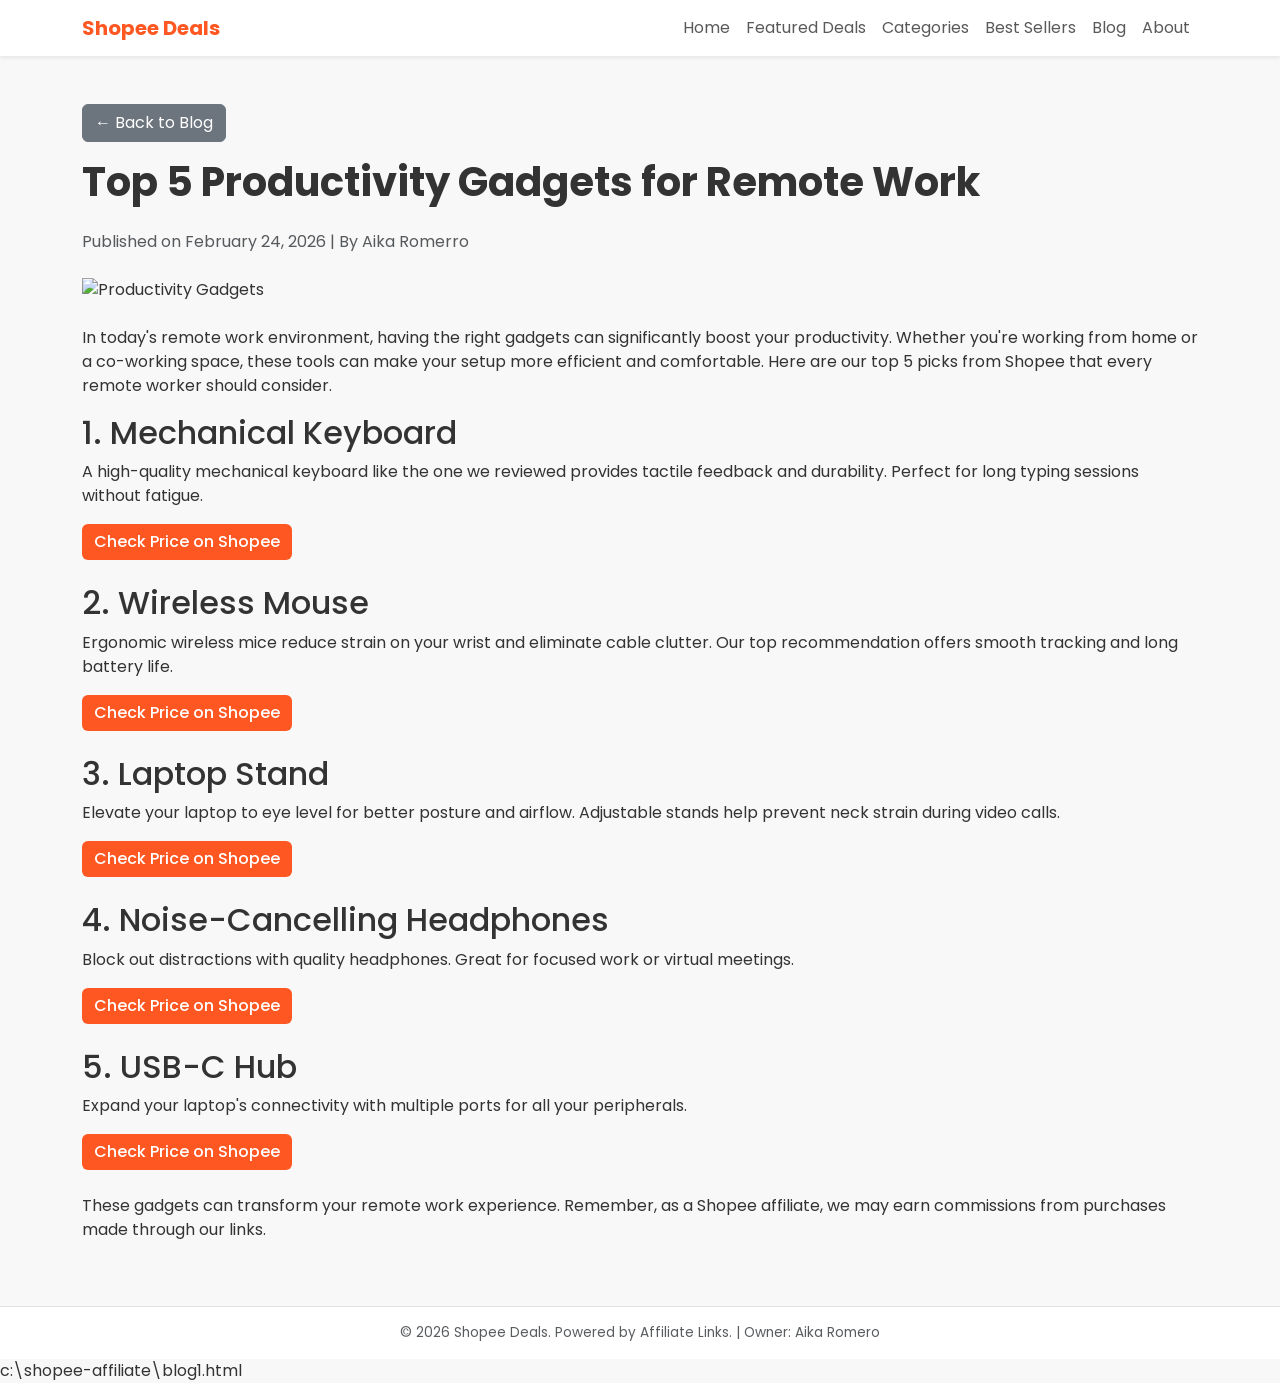
==== blog1.html @ 51aa2e1f "Update site: SEO, blog pages, category filter, hero image, lazy-loading, sticky navbar" ====
<!DOCTYPE html>
<html lang="en">
<head>
  <meta charset="UTF-8">
  <meta name="viewport" content="width=device-width, initial-scale=1.0">
  <title>Top 5 Productivity Gadgets for Remote Work | Shopee Deals</title>

  <!-- Basic SEO -->
  <meta name="description" content="Boost your remote work productivity with our top 5 gadget picks from Shopee. Reviews and recommendations for keyboards, mice, and more.">
  <meta name="keywords" content="productivity gadgets, remote work, mechanical keyboard, wireless mouse, Shopee deals">
  <meta name="author" content="Aika Romerro">
  <meta name="robots" content="index, follow">

  <!-- Open Graph -->
  <meta property="og:title" content="Top 5 Productivity Gadgets for Remote Work">
  <meta property="og:description" content="Boost your remote work productivity with our top 5 gadget picks from Shopee.">
  <meta property="og:type" content="article">
  <meta property="og:image" content="https://via.placeholder.com/600x400.png?text=Productivity+Gadgets">

  <!-- Bootstrap & Fonts -->
  <link href="https://cdn.jsdelivr.net/npm/bootstrap@5.3.0/dist/css/bootstrap.min.css" rel="stylesheet">
  <link href="https://fonts.googleapis.com/css2?family=Poppins:wght@400;600&display=swap" rel="stylesheet">
  <link rel="stylesheet" href="style.css">
</head>
<body>
  <!-- Navbar -->
  <nav class="navbar navbar-expand-lg navbar-light bg-white shadow-sm">
    <div class="container">
      <a class="navbar-brand text-orange fw-bold" href="index.html">Shopee Deals</a>
      <button class="navbar-toggler" type="button" data-bs-toggle="collapse" data-bs-target="#navbarNav" aria-controls="navbarNav" aria-expanded="false" aria-label="Toggle navigation">
        <span class="navbar-toggler-icon"></span>
      </button>
      <div class="collapse navbar-collapse" id="navbarNav">
        <ul class="navbar-nav ms-auto">
          <li class="nav-item">
            <a class="nav-link" href="index.html#hero">Home</a>
          </li>
          <li class="nav-item">
            <a class="nav-link" href="index.html#featured-deals">Featured Deals</a>
          </li>
          <li class="nav-item">
            <a class="nav-link" href="index.html#categories">Categories</a>
          </li>
          <li class="nav-item">
            <a class="nav-link" href="index.html#best-sellers">Best Sellers</a>
          </li>
          <li class="nav-item">
            <a class="nav-link" href="index.html#blog">Blog</a>
          </li>
          <li class="nav-item">
            <a class="nav-link" href="index.html#about">About</a>
          </li>
        </ul>
      </div>
    </div>
  </nav>

  <!-- Blog Post Content -->
  <section class="container py-5">
    <a href="index.html#blog" class="btn btn-secondary mb-3">&larr; Back to Blog</a>
    <h1 class="fw-bold mb-4">Top 5 Productivity Gadgets for Remote Work</h1>
    <p class="text-muted mb-4">Published on February 24, 2026 | By Aika Romerro</p>
    <img src="https://via.placeholder.com/800x400.png?text=Productivity+Gadgets" alt="Productivity Gadgets" class="img-fluid mb-4" loading="lazy">
    <p>In today's remote work environment, having the right gadgets can significantly boost your productivity. Whether you're working from home or a co-working space, these tools can make your setup more efficient and comfortable. Here are our top 5 picks from Shopee that every remote worker should consider.</p>

    <h2>1. Mechanical Keyboard</h2>
    <p>A high-quality mechanical keyboard like the one we reviewed provides tactile feedback and durability. Perfect for long typing sessions without fatigue.</p>
    <a href="#" class="btn btn-orange mb-4">Check Price on Shopee</a>

    <h2>2. Wireless Mouse</h2>
    <p>Ergonomic wireless mice reduce strain on your wrist and eliminate cable clutter. Our top recommendation offers smooth tracking and long battery life.</p>
    <a href="#" class="btn btn-orange mb-4">Check Price on Shopee</a>

    <h2>3. Laptop Stand</h2>
    <p>Elevate your laptop to eye level for better posture and airflow. Adjustable stands help prevent neck strain during video calls.</p>
    <a href="#" class="btn btn-orange mb-4">Check Price on Shopee</a>

    <h2>4. Noise-Cancelling Headphones</h2>
    <p>Block out distractions with quality headphones. Great for focused work or virtual meetings.</p>
    <a href="#" class="btn btn-orange mb-4">Check Price on Shopee</a>

    <h2>5. USB-C Hub</h2>
    <p>Expand your laptop's connectivity with multiple ports for all your peripherals.</p>
    <a href="#" class="btn btn-orange mb-4">Check Price on Shopee</a>

    <p>These gadgets can transform your remote work experience. Remember, as a Shopee affiliate, we may earn commissions from purchases made through our links.</p>
  </section>

  <!-- Footer -->
  <footer class="bg-white text-center py-3 border-top">
    <p class="mb-0 text-muted">&copy; 2026 Shopee Deals. Powered by Affiliate Links. | Owner: Aika Romero</p>
  </footer>

  <!-- Bootstrap JS -->
  <script src="https://cdn.jsdelivr.net/npm/bootstrap@5.3.0/dist/js/bootstrap.bundle.min.js"></script>
</body>
</html></content>
<parameter name="filePath">c:\shopee-affiliate\blog1.html
---- style.css ----
body {
  font-family: 'Poppins', sans-serif;
  background-color: #f8f8f8;
  color: #333;
}

.navbar .text-orange {
  color: #ff5722 !important;
}

.card-title {
  font-weight: 600;
  font-size: 1rem;
  margin-bottom: 0.5rem;
}

.card-text {
  font-size: 0.85rem;
  color: #555;
}

.btn-orange {
  background-color: #ff5722;
  border: none;
  color: white;
  font-weight: 500;
  transition: transform 0.2s, background-color 0.2s;
}

.btn-orange:hover {
  background-color: #e64a19;
  transform: translateY(-2px);
}

footer {
  font-size: 0.85rem;
  color: #888;
}

.hover-scale {
  transition: transform 0.2s, box-shadow 0.2s;
}

.hover-scale:hover {
  transform: translateY(-5px);
  box-shadow: 0 8px 20px rgba(0,0,0,0.1);
}

/* Smaller product images */
.card-img-top {
  height: 120px;
  object-fit: contain;
}

.card-body {
  padding: 0.5rem;
}

/* Categories Section */
section.bg-light .p-3 {
  transition: transform 0.2s, box-shadow 0.2s;
}
section.bg-light .p-3:hover {
  transform: translateY(-5px);
  box-shadow: 0 6px 15px rgba(0,0,0,0.1);
}
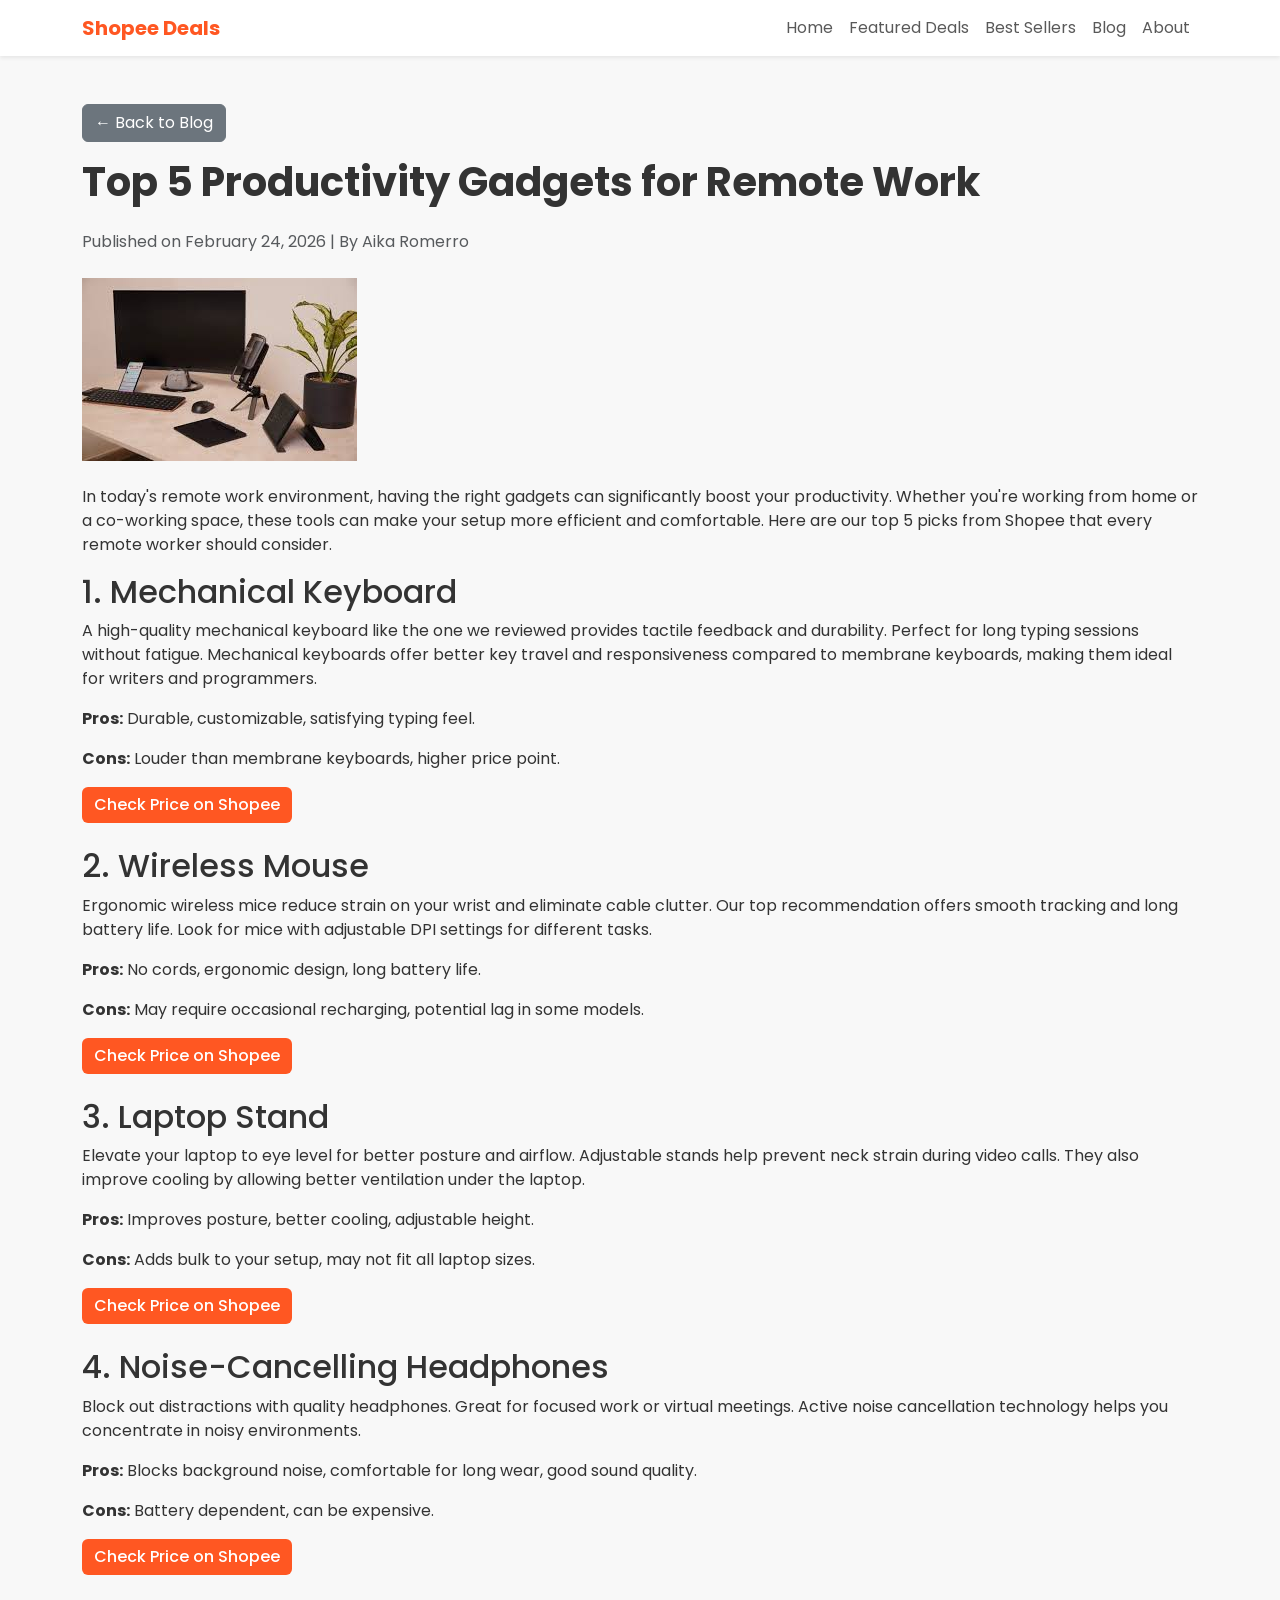
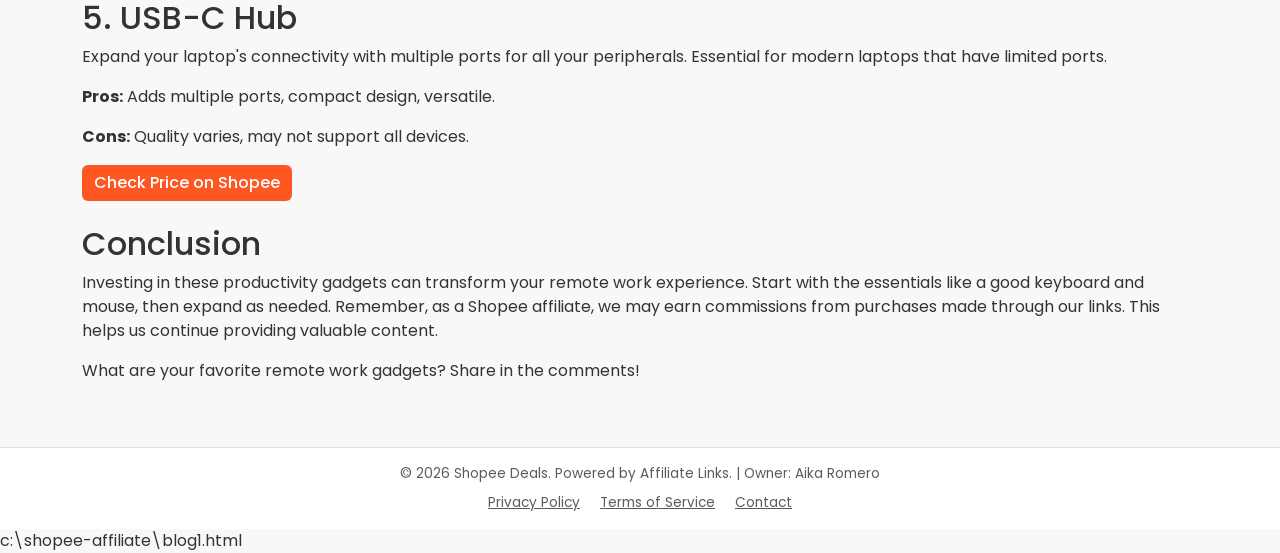
==== commit edc22171: "Goods shopee" ====
--- a/blog1.html
+++ b/blog1.html
@@ -39,9 +39,6 @@
             <a class="nav-link" href="index.html#featured-deals">Featured Deals</a>
           </li>
           <li class="nav-item">
-            <a class="nav-link" href="index.html#categories">Categories</a>
-          </li>
-          <li class="nav-item">
             <a class="nav-link" href="index.html#best-sellers">Best Sellers</a>
           </li>
           <li class="nav-item">
@@ -60,35 +57,52 @@
     <a href="index.html#blog" class="btn btn-secondary mb-3">&larr; Back to Blog</a>
     <h1 class="fw-bold mb-4">Top 5 Productivity Gadgets for Remote Work</h1>
     <p class="text-muted mb-4">Published on February 24, 2026 | By Aika Romerro</p>
-    <img src="https://via.placeholder.com/800x400.png?text=Productivity+Gadgets" alt="Productivity Gadgets" class="img-fluid mb-4" loading="lazy">
+    <img src="assets/images/top5.jpg" alt="Productivity Gadgets" class="img-fluid mb-4" loading="lazy">
     <p>In today's remote work environment, having the right gadgets can significantly boost your productivity. Whether you're working from home or a co-working space, these tools can make your setup more efficient and comfortable. Here are our top 5 picks from Shopee that every remote worker should consider.</p>
 
     <h2>1. Mechanical Keyboard</h2>
-    <p>A high-quality mechanical keyboard like the one we reviewed provides tactile feedback and durability. Perfect for long typing sessions without fatigue.</p>
+    <p>A high-quality mechanical keyboard like the one we reviewed provides tactile feedback and durability. Perfect for long typing sessions without fatigue. Mechanical keyboards offer better key travel and responsiveness compared to membrane keyboards, making them ideal for writers and programmers.</p>
+    <p><strong>Pros:</strong> Durable, customizable, satisfying typing feel.</p>
+    <p><strong>Cons:</strong> Louder than membrane keyboards, higher price point.</p>
     <a href="#" class="btn btn-orange mb-4">Check Price on Shopee</a>
 
     <h2>2. Wireless Mouse</h2>
-    <p>Ergonomic wireless mice reduce strain on your wrist and eliminate cable clutter. Our top recommendation offers smooth tracking and long battery life.</p>
+    <p>Ergonomic wireless mice reduce strain on your wrist and eliminate cable clutter. Our top recommendation offers smooth tracking and long battery life. Look for mice with adjustable DPI settings for different tasks.</p>
+    <p><strong>Pros:</strong> No cords, ergonomic design, long battery life.</p>
+    <p><strong>Cons:</strong> May require occasional recharging, potential lag in some models.</p>
     <a href="#" class="btn btn-orange mb-4">Check Price on Shopee</a>
 
     <h2>3. Laptop Stand</h2>
-    <p>Elevate your laptop to eye level for better posture and airflow. Adjustable stands help prevent neck strain during video calls.</p>
+    <p>Elevate your laptop to eye level for better posture and airflow. Adjustable stands help prevent neck strain during video calls. They also improve cooling by allowing better ventilation under the laptop.</p>
+    <p><strong>Pros:</strong> Improves posture, better cooling, adjustable height.</p>
+    <p><strong>Cons:</strong> Adds bulk to your setup, may not fit all laptop sizes.</p>
     <a href="#" class="btn btn-orange mb-4">Check Price on Shopee</a>
 
     <h2>4. Noise-Cancelling Headphones</h2>
-    <p>Block out distractions with quality headphones. Great for focused work or virtual meetings.</p>
+    <p>Block out distractions with quality headphones. Great for focused work or virtual meetings. Active noise cancellation technology helps you concentrate in noisy environments.</p>
+    <p><strong>Pros:</strong> Blocks background noise, comfortable for long wear, good sound quality.</p>
+    <p><strong>Cons:</strong> Battery dependent, can be expensive.</p>
     <a href="#" class="btn btn-orange mb-4">Check Price on Shopee</a>
 
     <h2>5. USB-C Hub</h2>
-    <p>Expand your laptop's connectivity with multiple ports for all your peripherals.</p>
+    <p>Expand your laptop's connectivity with multiple ports for all your peripherals. Essential for modern laptops that have limited ports.</p>
+    <p><strong>Pros:</strong> Adds multiple ports, compact design, versatile.</p>
+    <p><strong>Cons:</strong> Quality varies, may not support all devices.</p>
     <a href="#" class="btn btn-orange mb-4">Check Price on Shopee</a>
 
-    <p>These gadgets can transform your remote work experience. Remember, as a Shopee affiliate, we may earn commissions from purchases made through our links.</p>
+    <h2>Conclusion</h2>
+    <p>Investing in these productivity gadgets can transform your remote work experience. Start with the essentials like a good keyboard and mouse, then expand as needed. Remember, as a Shopee affiliate, we may earn commissions from purchases made through our links. This helps us continue providing valuable content.</p>
+    <p>What are your favorite remote work gadgets? Share in the comments!</p>
   </section>
 
   <!-- Footer -->
   <footer class="bg-white text-center py-3 border-top">
-    <p class="mb-0 text-muted">&copy; 2026 Shopee Deals. Powered by Affiliate Links. | Owner: Aika Romero</p>
+    <p class="mb-2 text-muted">&copy; 2026 Shopee Deals. Powered by Affiliate Links. | Owner: Aika Romero</p>
+    <p class="mb-0">
+      <a href="privacy-policy.html" class="text-muted me-3">Privacy Policy</a>
+      <a href="terms-of-service.html" class="text-muted me-3">Terms of Service</a>
+      <a href="contact.html" class="text-muted">Contact</a>
+    </p>
   </footer>
 
   <!-- Bootstrap JS -->
--- a/style.css
+++ b/style.css
@@ -1,66 +1,70 @@
-body {
-  font-family: 'Poppins', sans-serif;
-  background-color: #f8f8f8;
-  color: #333;
-}
-
-.navbar .text-orange {
-  color: #ff5722 !important;
-}
-
-.card-title {
-  font-weight: 600;
-  font-size: 1rem;
-  margin-bottom: 0.5rem;
-}
-
-.card-text {
-  font-size: 0.85rem;
-  color: #555;
-}
-
-.btn-orange {
-  background-color: #ff5722;
-  border: none;
-  color: white;
-  font-weight: 500;
-  transition: transform 0.2s, background-color 0.2s;
-}
-
-.btn-orange:hover {
-  background-color: #e64a19;
-  transform: translateY(-2px);
-}
-
-footer {
-  font-size: 0.85rem;
-  color: #888;
-}
-
-.hover-scale {
-  transition: transform 0.2s, box-shadow 0.2s;
-}
-
-.hover-scale:hover {
-  transform: translateY(-5px);
-  box-shadow: 0 8px 20px rgba(0,0,0,0.1);
-}
-
-/* Smaller product images */
-.card-img-top {
-  height: 120px;
-  object-fit: contain;
-}
-
-.card-body {
-  padding: 0.5rem;
-}
-
-/* Categories Section */
-section.bg-light .p-3 {
-  transition: transform 0.2s, box-shadow 0.2s;
-}
-section.bg-light .p-3:hover {
-  transform: translateY(-5px);
-  box-shadow: 0 6px 15px rgba(0,0,0,0.1);
+body {
+  font-family: 'Poppins', sans-serif;
+  background-color: #f8f8f8;
+  color: #333;
+}
+
+.navbar .text-orange {
+  color: #ff5722 !important;
+}
+
+.card-title {
+  font-weight: 600;
+  font-size: 1rem;
+  margin-bottom: 0.5rem;
+}
+
+.card-text {
+  font-size: 0.85rem;
+  color: #555;
+}
+
+.btn-orange {
+  background-color: #ff5722;
+  border: none;
+  color: white;
+  font-weight: 500;
+  transition: transform 0.2s, background-color 0.2s;
+}
+
+.btn-orange:hover {
+  background-color: #e64a19;
+  transform: translateY(-2px);
+}
+
+footer {
+  font-size: 0.85rem;
+  color: #888;
+}
+
+.hover-scale {
+  transition: transform 0.2s, box-shadow 0.2s;
+}
+
+.hover-scale:hover {
+  transform: translateY(-5px);
+  box-shadow: 0 8px 20px rgba(0,0,0,0.1);
+}
+
+/* Smaller product images */
+.card-img-top {
+  height: 120px;
+  object-fit: contain;
+}
+
+.card-body {
+  padding: 0.5rem;
+}
+
+/* Categories Section */
+.category-item.active {
+  background-color: #ff5722 !important;
+  color: white !important;
+}
+
+/* Navbar Highlighting */
+.navbar-nav .nav-link.active {
+  background-color: #ff5722 !important;
+  color: white !important;
+  border-radius: 0.25rem;
 }
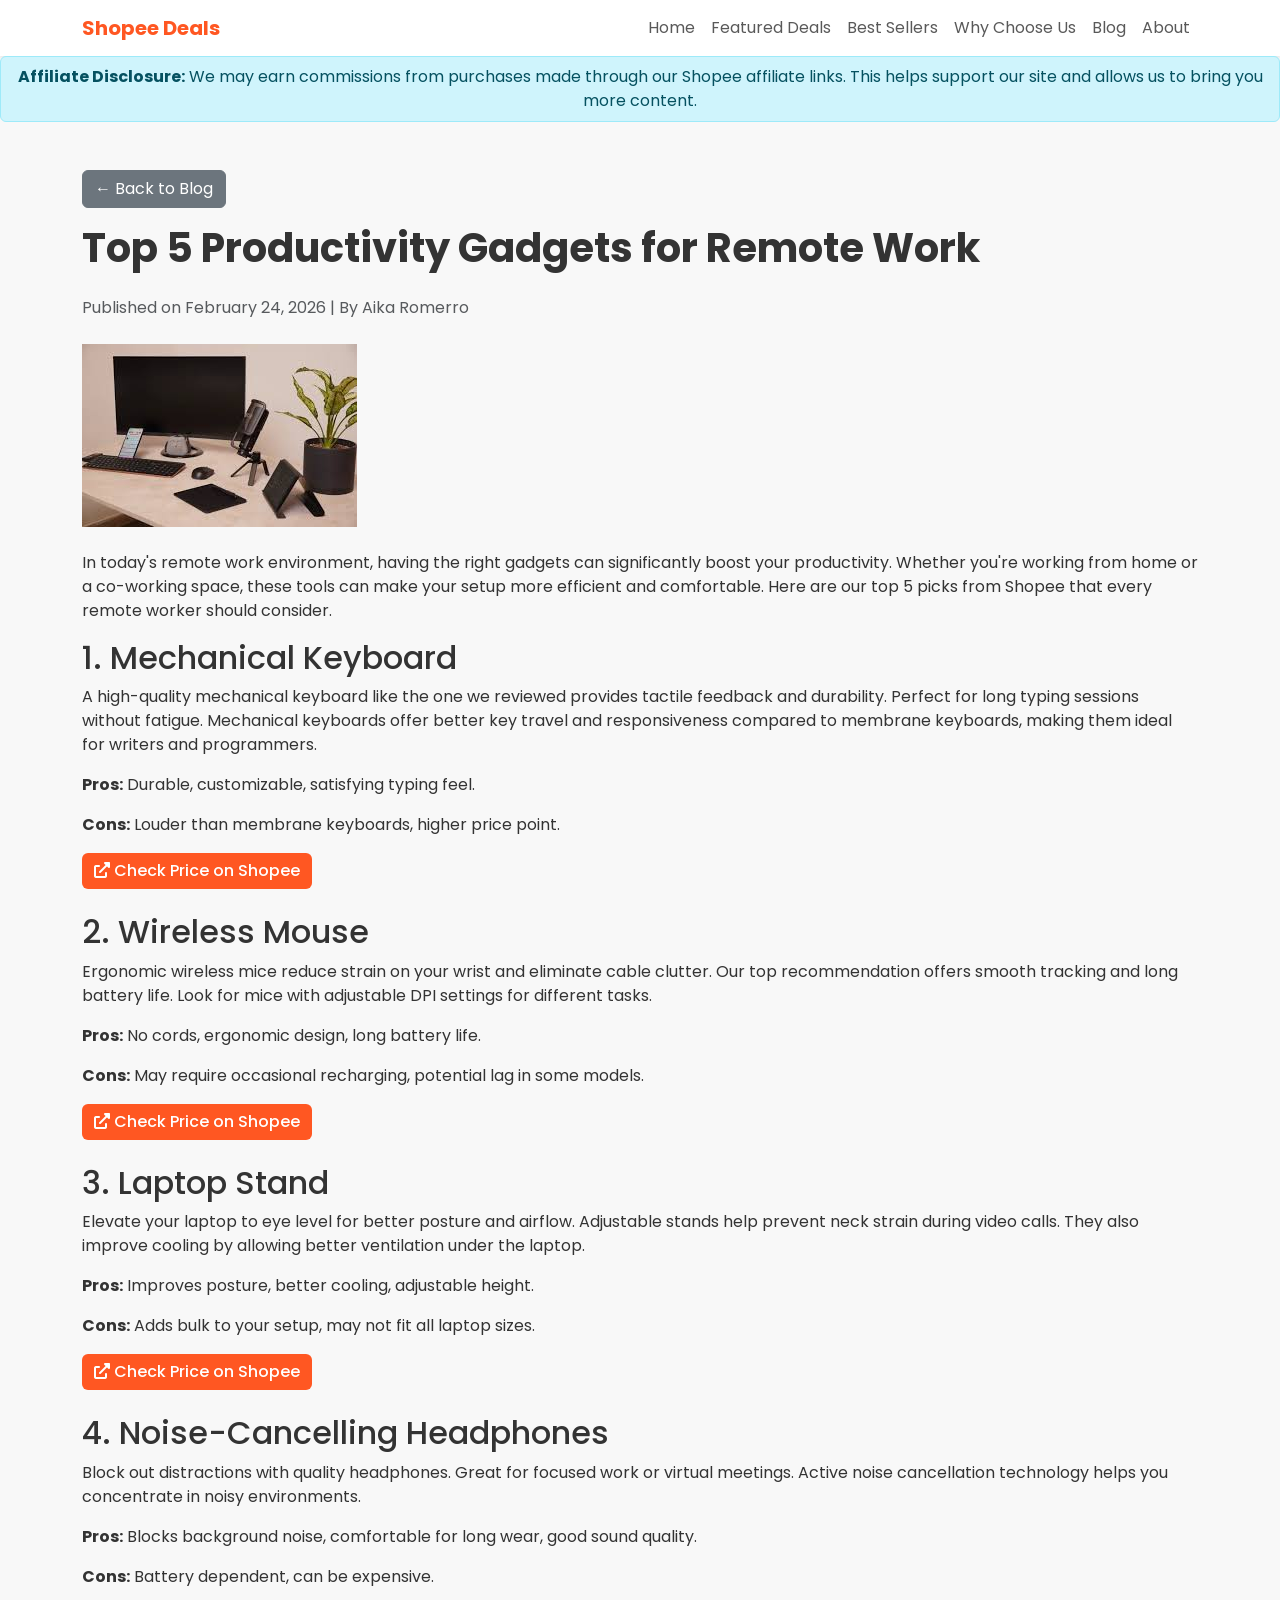
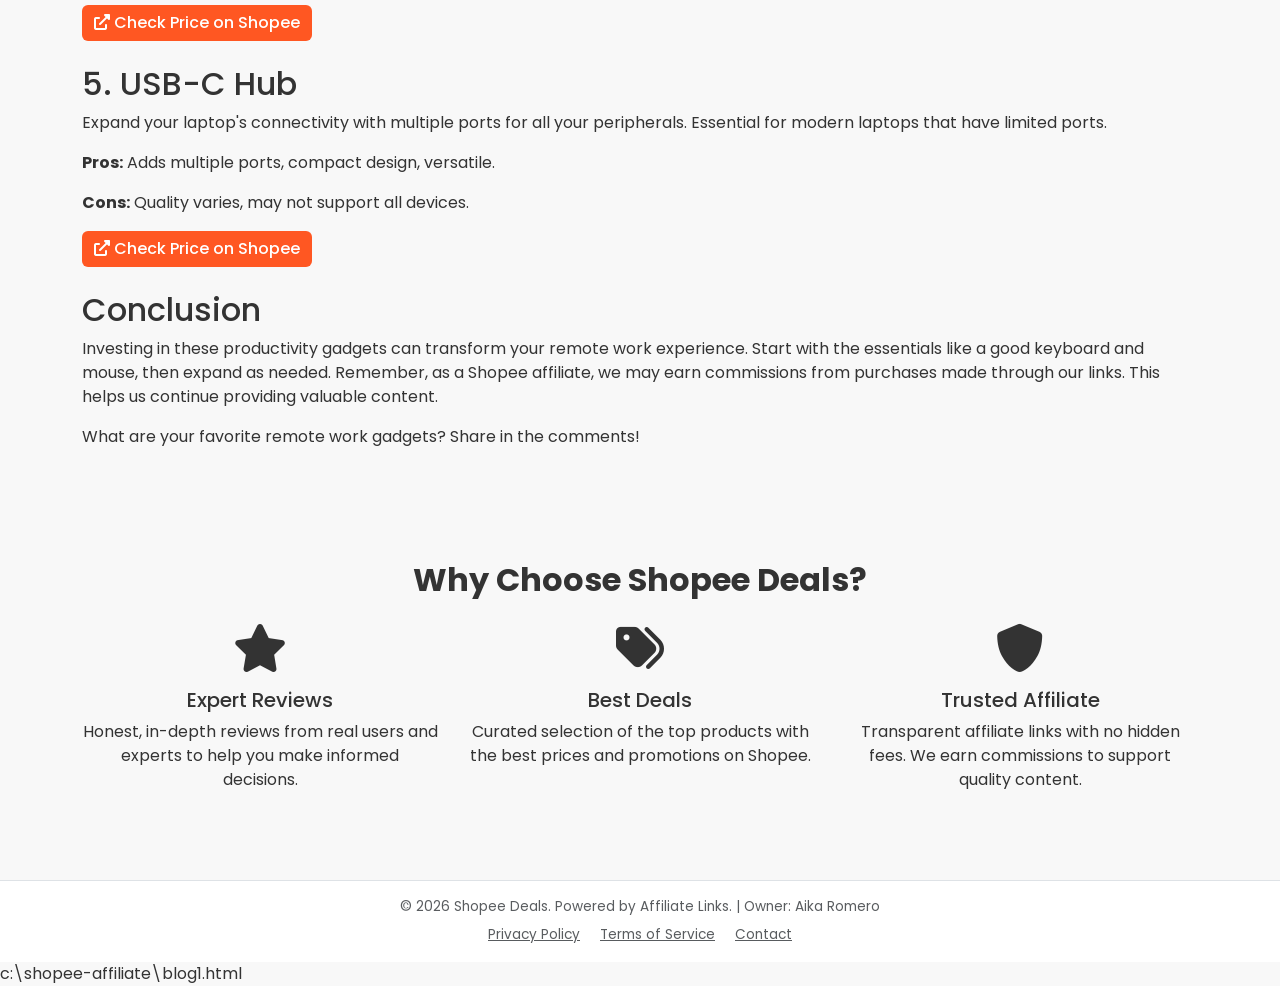
==== commit 6f98f74f: "Last?" ====
--- a/blog1.html
+++ b/blog1.html
@@ -20,6 +20,7 @@
   <!-- Bootstrap & Fonts -->
   <link href="https://cdn.jsdelivr.net/npm/bootstrap@5.3.0/dist/css/bootstrap.min.css" rel="stylesheet">
   <link href="https://fonts.googleapis.com/css2?family=Poppins:wght@400;600&display=swap" rel="stylesheet">
+  <link rel="stylesheet" href="https://cdnjs.cloudflare.com/ajax/libs/font-awesome/6.0.0/css/all.min.css">
   <link rel="stylesheet" href="style.css">
 </head>
 <body>
@@ -42,6 +43,9 @@
             <a class="nav-link" href="index.html#best-sellers">Best Sellers</a>
           </li>
           <li class="nav-item">
+            <a class="nav-link" href="index.html#why-choose-us">Why Choose Us</a>
+          </li>
+          <li class="nav-item">
             <a class="nav-link" href="index.html#blog">Blog</a>
           </li>
           <li class="nav-item">
@@ -51,6 +55,11 @@
       </div>
     </div>
   </nav>
+
+  <!-- Affiliate Disclosure Banner -->
+  <div class="alert alert-info text-center py-2 mb-0" role="alert">
+    <strong>Affiliate Disclosure:</strong> We may earn commissions from purchases made through our Shopee affiliate links. This helps support our site and allows us to bring you more content.
+  </div>
 
   <!-- Blog Post Content -->
   <section class="container py-5">
@@ -64,35 +73,57 @@
     <p>A high-quality mechanical keyboard like the one we reviewed provides tactile feedback and durability. Perfect for long typing sessions without fatigue. Mechanical keyboards offer better key travel and responsiveness compared to membrane keyboards, making them ideal for writers and programmers.</p>
     <p><strong>Pros:</strong> Durable, customizable, satisfying typing feel.</p>
     <p><strong>Cons:</strong> Louder than membrane keyboards, higher price point.</p>
-    <a href="#" class="btn btn-orange mb-4">Check Price on Shopee</a>
+    <a href="#" class="btn btn-orange mb-4"><i class="fas fa-external-link-alt me-1"></i>Check Price on Shopee</a>
 
     <h2>2. Wireless Mouse</h2>
     <p>Ergonomic wireless mice reduce strain on your wrist and eliminate cable clutter. Our top recommendation offers smooth tracking and long battery life. Look for mice with adjustable DPI settings for different tasks.</p>
     <p><strong>Pros:</strong> No cords, ergonomic design, long battery life.</p>
     <p><strong>Cons:</strong> May require occasional recharging, potential lag in some models.</p>
-    <a href="#" class="btn btn-orange mb-4">Check Price on Shopee</a>
+    <a href="#" class="btn btn-orange mb-4"><i class="fas fa-external-link-alt me-1"></i>Check Price on Shopee</a>
 
     <h2>3. Laptop Stand</h2>
     <p>Elevate your laptop to eye level for better posture and airflow. Adjustable stands help prevent neck strain during video calls. They also improve cooling by allowing better ventilation under the laptop.</p>
     <p><strong>Pros:</strong> Improves posture, better cooling, adjustable height.</p>
     <p><strong>Cons:</strong> Adds bulk to your setup, may not fit all laptop sizes.</p>
-    <a href="#" class="btn btn-orange mb-4">Check Price on Shopee</a>
+    <a href="#" class="btn btn-orange mb-4"><i class="fas fa-external-link-alt me-1"></i>Check Price on Shopee</a>
 
     <h2>4. Noise-Cancelling Headphones</h2>
     <p>Block out distractions with quality headphones. Great for focused work or virtual meetings. Active noise cancellation technology helps you concentrate in noisy environments.</p>
     <p><strong>Pros:</strong> Blocks background noise, comfortable for long wear, good sound quality.</p>
     <p><strong>Cons:</strong> Battery dependent, can be expensive.</p>
-    <a href="#" class="btn btn-orange mb-4">Check Price on Shopee</a>
+    <a href="#" class="btn btn-orange mb-4"><i class="fas fa-external-link-alt me-1"></i>Check Price on Shopee</a>
 
     <h2>5. USB-C Hub</h2>
     <p>Expand your laptop's connectivity with multiple ports for all your peripherals. Essential for modern laptops that have limited ports.</p>
     <p><strong>Pros:</strong> Adds multiple ports, compact design, versatile.</p>
     <p><strong>Cons:</strong> Quality varies, may not support all devices.</p>
-    <a href="#" class="btn btn-orange mb-4">Check Price on Shopee</a>
+    <a href="#" class="btn btn-orange mb-4"><i class="fas fa-external-link-alt me-1"></i>Check Price on Shopee</a>
 
     <h2>Conclusion</h2>
     <p>Investing in these productivity gadgets can transform your remote work experience. Start with the essentials like a good keyboard and mouse, then expand as needed. Remember, as a Shopee affiliate, we may earn commissions from purchases made through our links. This helps us continue providing valuable content.</p>
     <p>What are your favorite remote work gadgets? Share in the comments!</p>
+  </section>
+
+  <!-- Why Choose Us Section -->
+  <section id="why-choose-us" class="container py-5">
+    <h2 class="fw-bold text-center mb-4">Why Choose Shopee Deals?</h2>
+    <div class="row text-center">
+      <div class="col-md-4 mb-4">
+        <i class="fas fa-star fa-3x text-orange mb-3"></i>
+        <h5>Expert Reviews</h5>
+        <p>Honest, in-depth reviews from real users and experts to help you make informed decisions.</p>
+      </div>
+      <div class="col-md-4 mb-4">
+        <i class="fas fa-tags fa-3x text-orange mb-3"></i>
+        <h5>Best Deals</h5>
+        <p>Curated selection of the top products with the best prices and promotions on Shopee.</p>
+      </div>
+      <div class="col-md-4 mb-4">
+        <i class="fas fa-shield-alt fa-3x text-orange mb-3"></i>
+        <h5>Trusted Affiliate</h5>
+        <p>Transparent affiliate links with no hidden fees. We earn commissions to support quality content.</p>
+      </div>
+    </div>
   </section>
 
   <!-- Footer -->
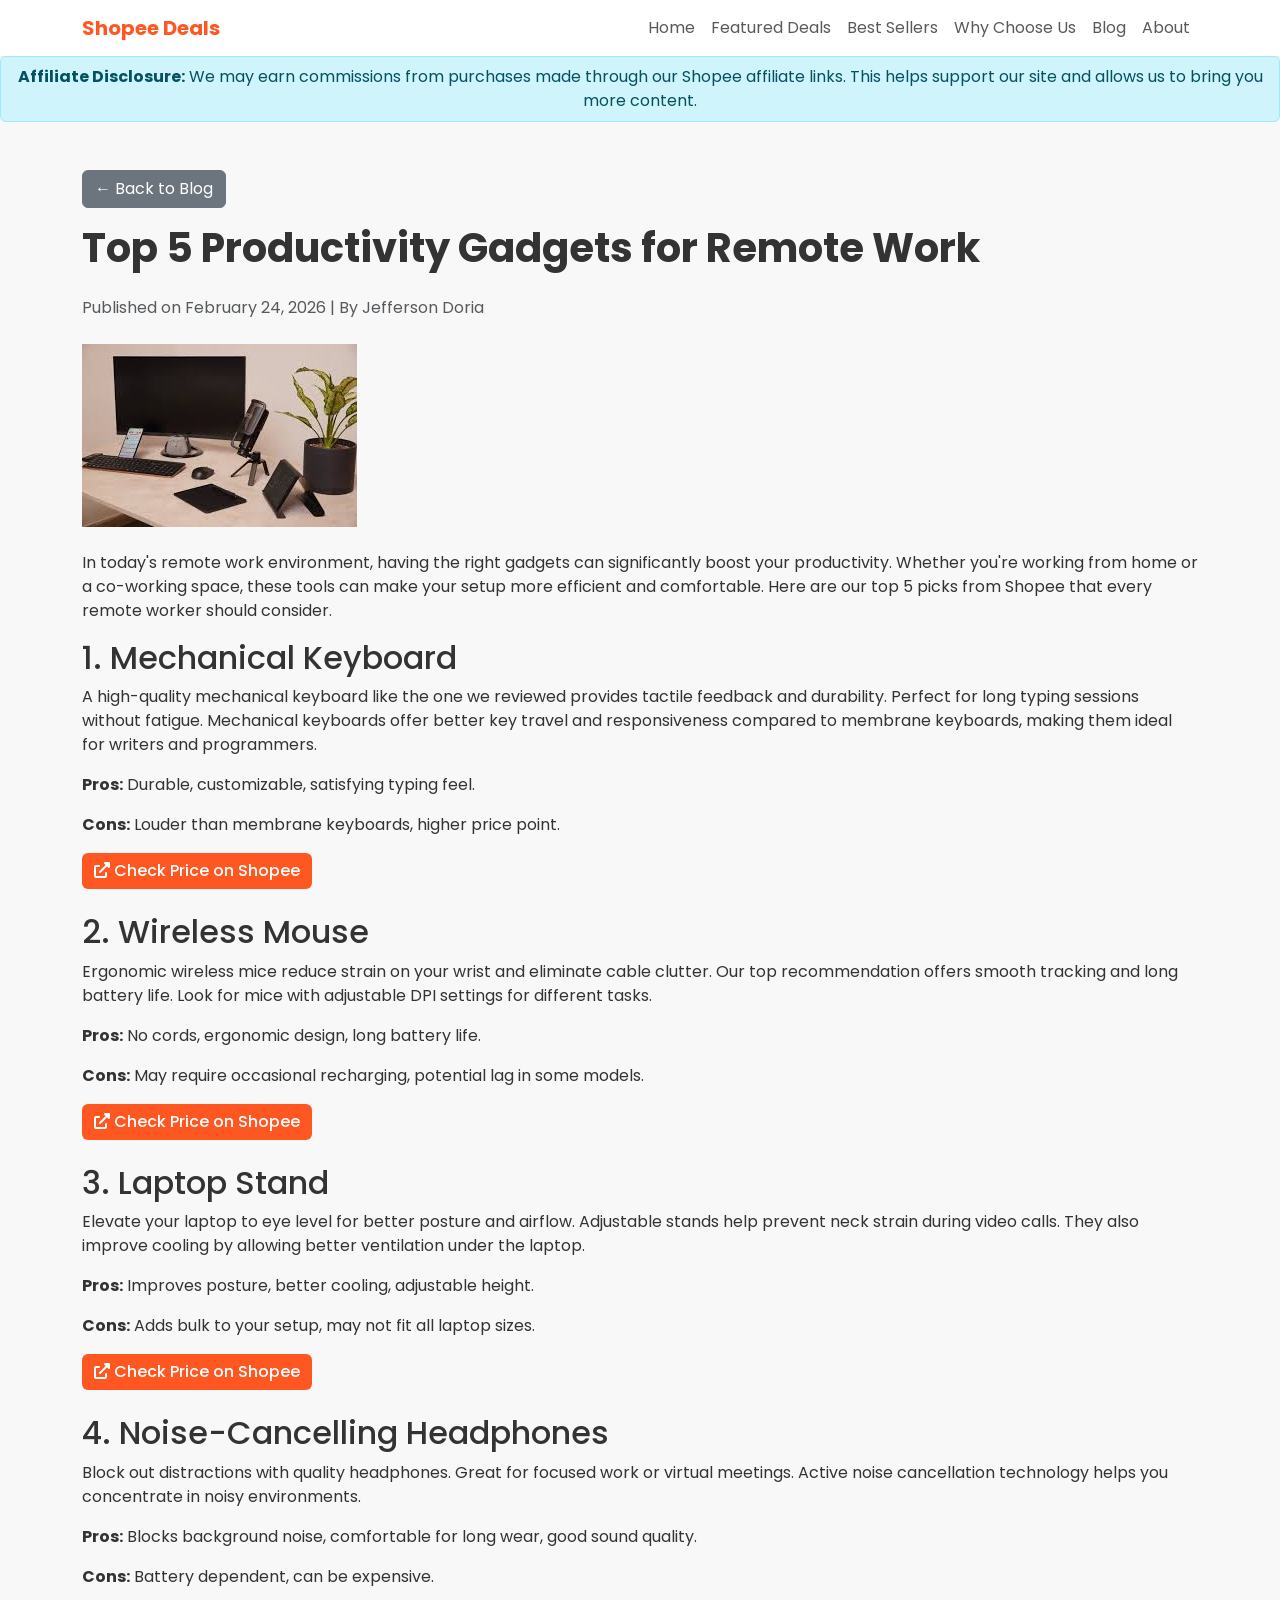
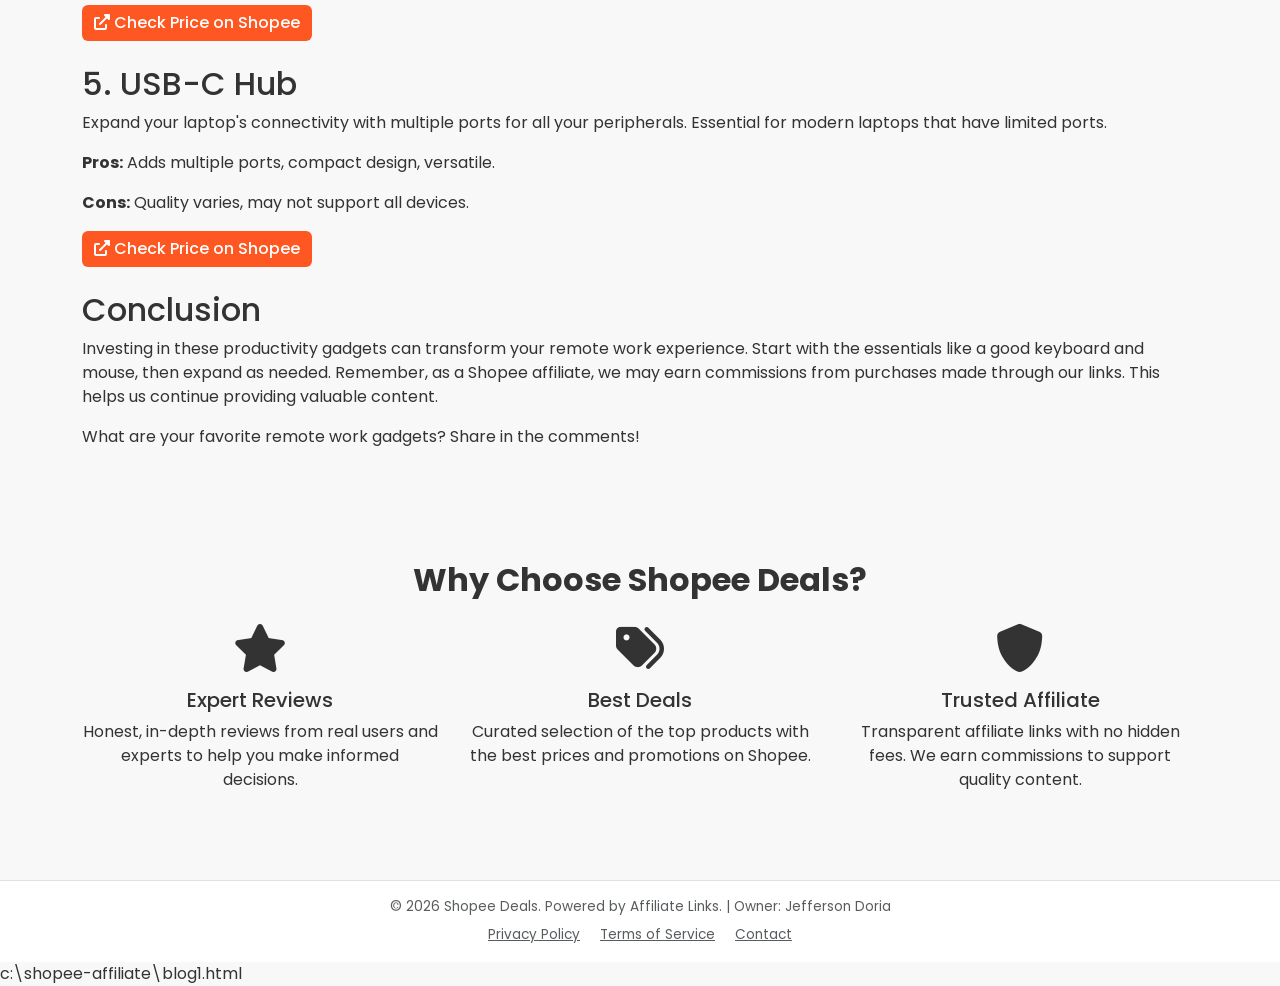
==== commit 4e11bbec: "hays" ====
--- a/blog1.html
+++ b/blog1.html
@@ -8,7 +8,7 @@
   <!-- Basic SEO -->
   <meta name="description" content="Boost your remote work productivity with our top 5 gadget picks from Shopee. Reviews and recommendations for keyboards, mice, and more.">
   <meta name="keywords" content="productivity gadgets, remote work, mechanical keyboard, wireless mouse, Shopee deals">
-  <meta name="author" content="Aika Romerro">
+  <meta name="author" content="Jefferson Doria">
   <meta name="robots" content="index, follow">
 
   <!-- Open Graph -->
@@ -65,7 +65,7 @@
   <section class="container py-5">
     <a href="index.html#blog" class="btn btn-secondary mb-3">&larr; Back to Blog</a>
     <h1 class="fw-bold mb-4">Top 5 Productivity Gadgets for Remote Work</h1>
-    <p class="text-muted mb-4">Published on February 24, 2026 | By Aika Romerro</p>
+    <p class="text-muted mb-4">Published on February 24, 2026 | By Jefferson Doria</p>
     <img src="assets/images/top5.jpg" alt="Productivity Gadgets" class="img-fluid mb-4" loading="lazy">
     <p>In today's remote work environment, having the right gadgets can significantly boost your productivity. Whether you're working from home or a co-working space, these tools can make your setup more efficient and comfortable. Here are our top 5 picks from Shopee that every remote worker should consider.</p>
 
@@ -128,7 +128,7 @@
 
   <!-- Footer -->
   <footer class="bg-white text-center py-3 border-top">
-    <p class="mb-2 text-muted">&copy; 2026 Shopee Deals. Powered by Affiliate Links. | Owner: Aika Romero</p>
+    <p class="mb-2 text-muted">&copy; 2026 Shopee Deals. Powered by Affiliate Links. | Owner: Jefferson Doria</p>
     <p class="mb-0">
       <a href="privacy-policy.html" class="text-muted me-3">Privacy Policy</a>
       <a href="terms-of-service.html" class="text-muted me-3">Terms of Service</a>
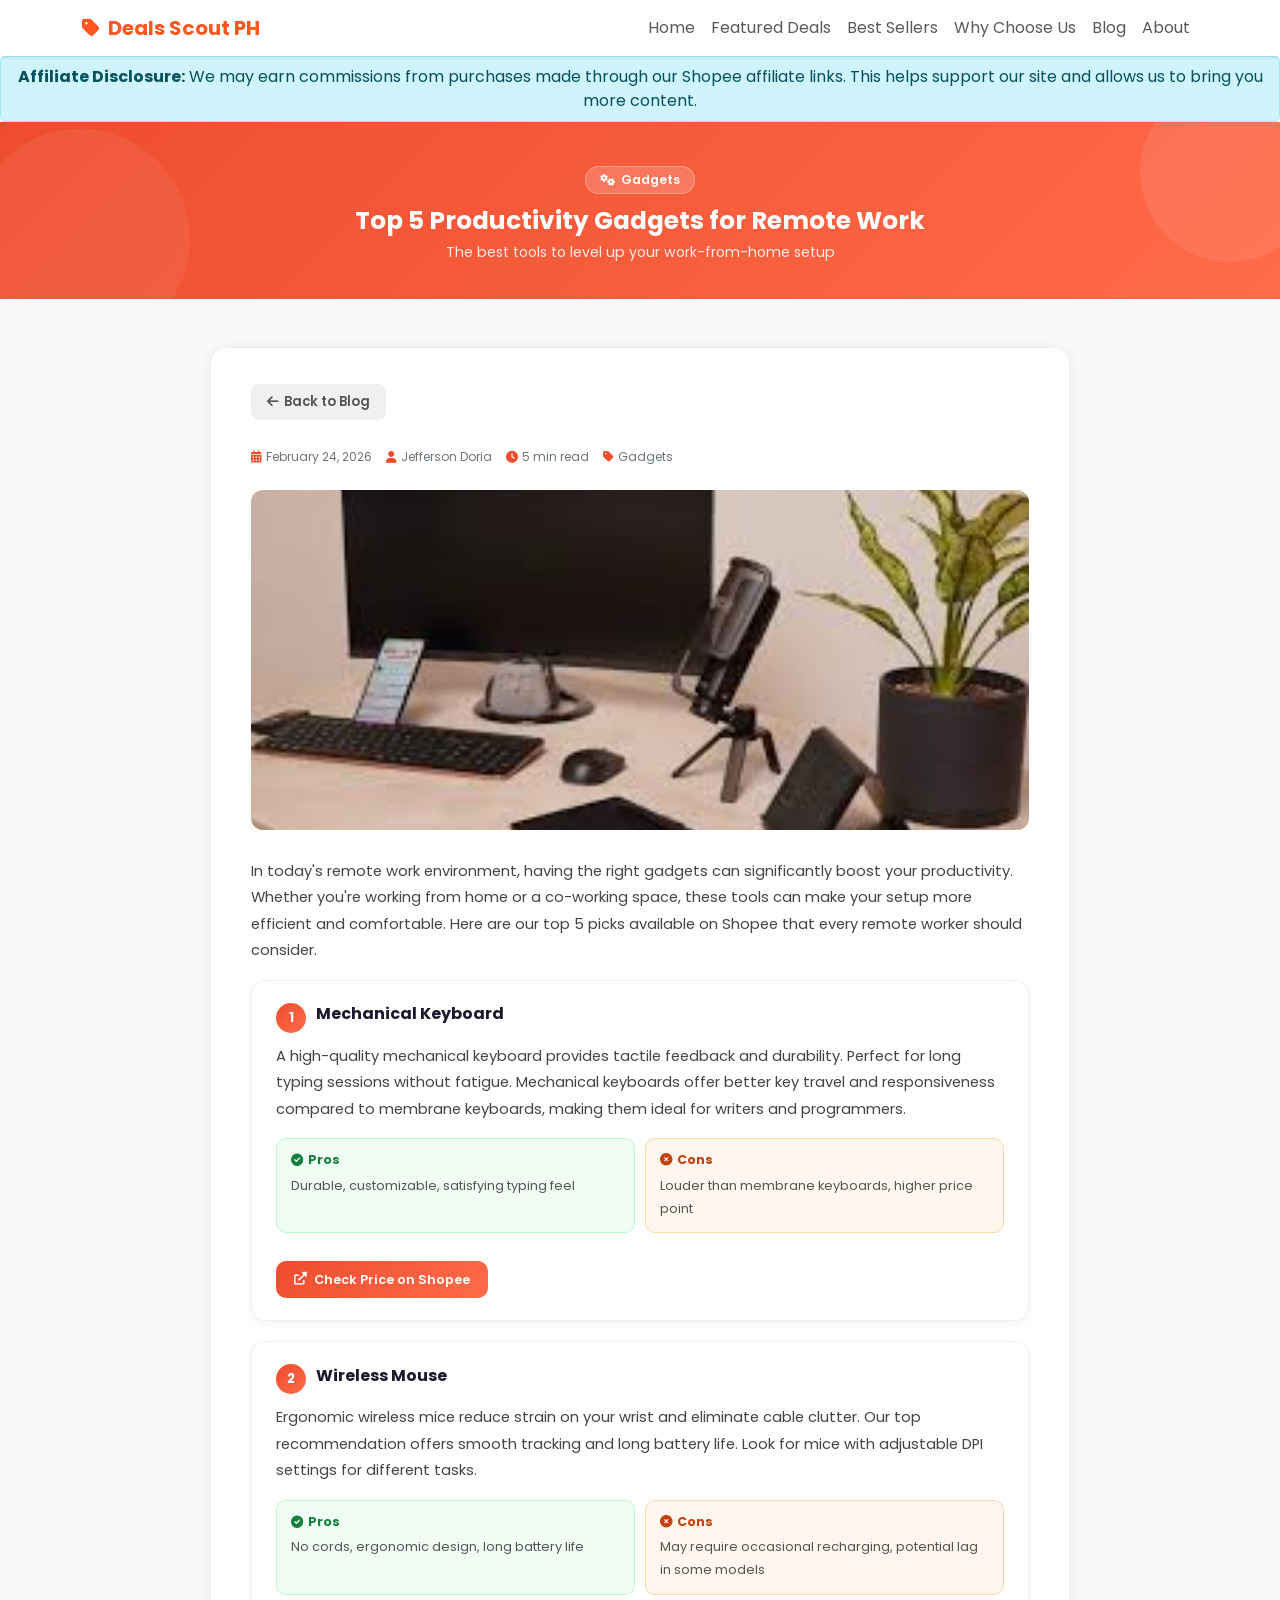
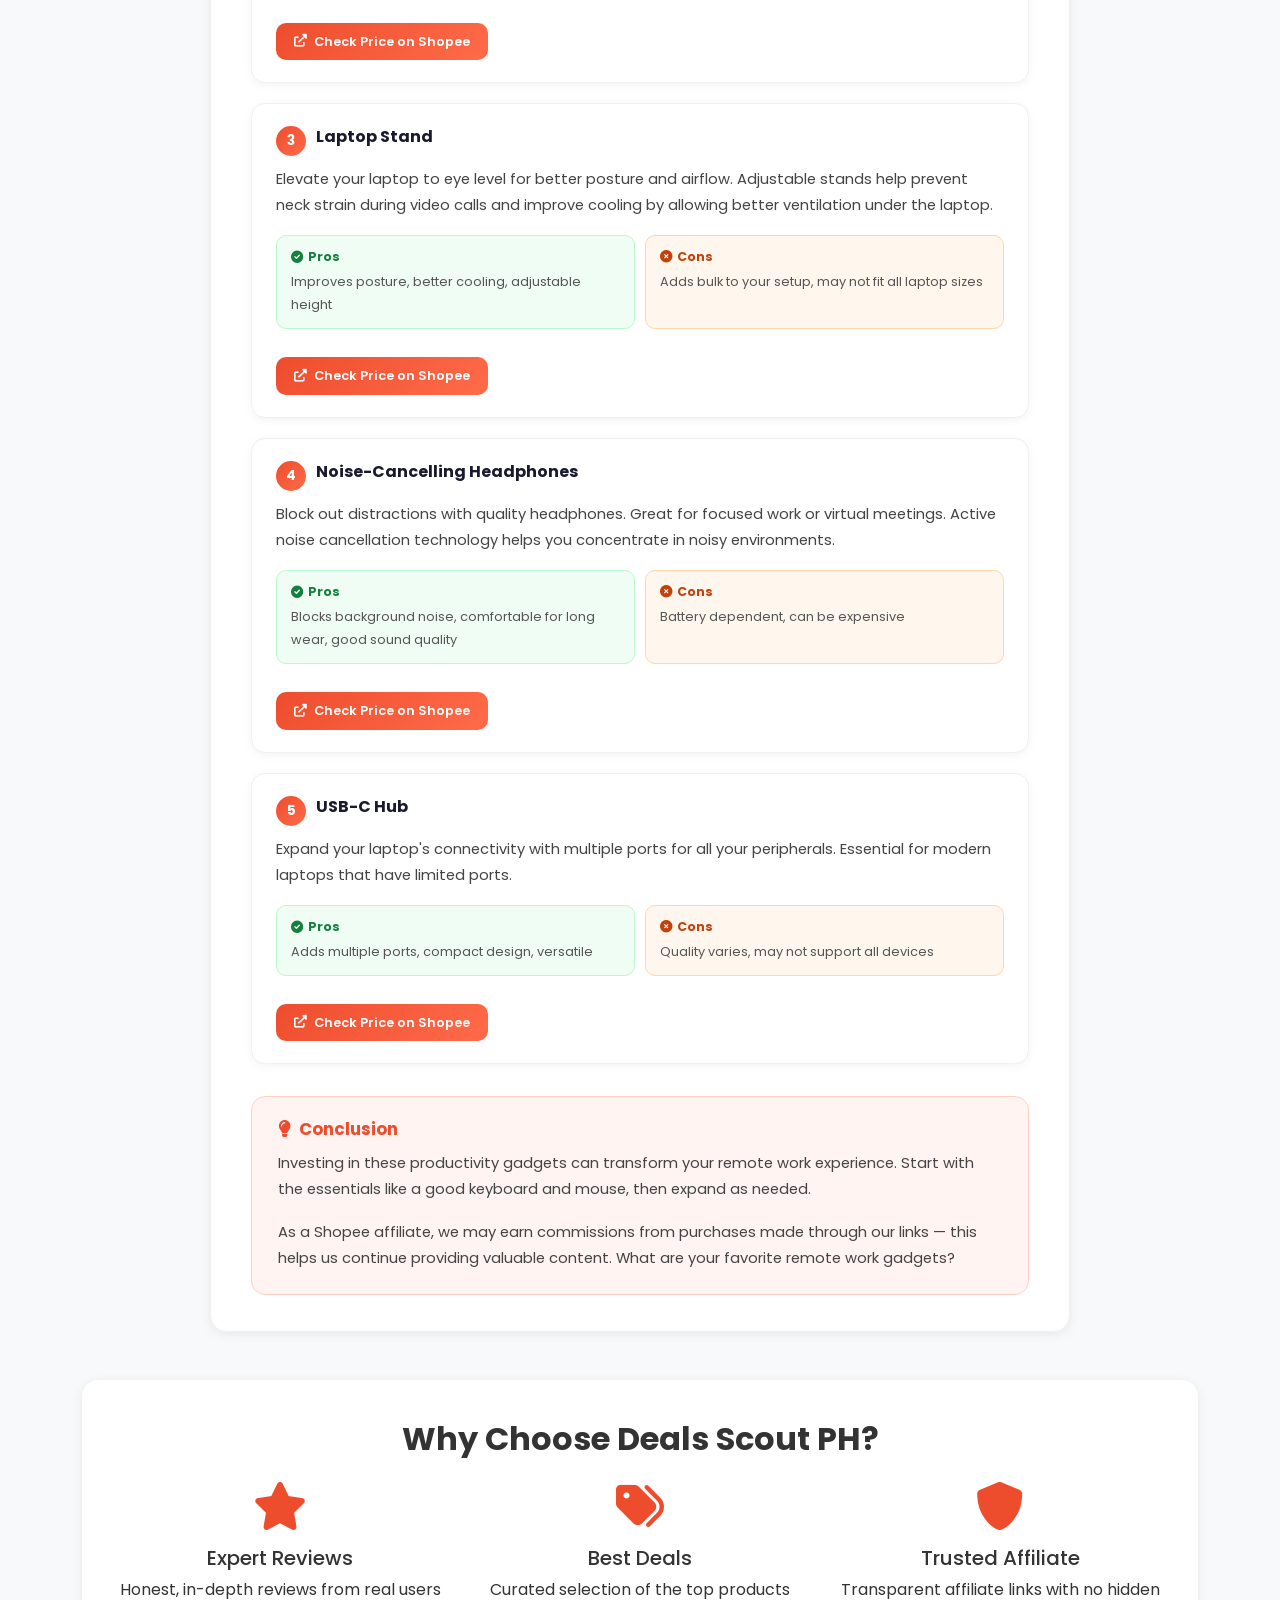
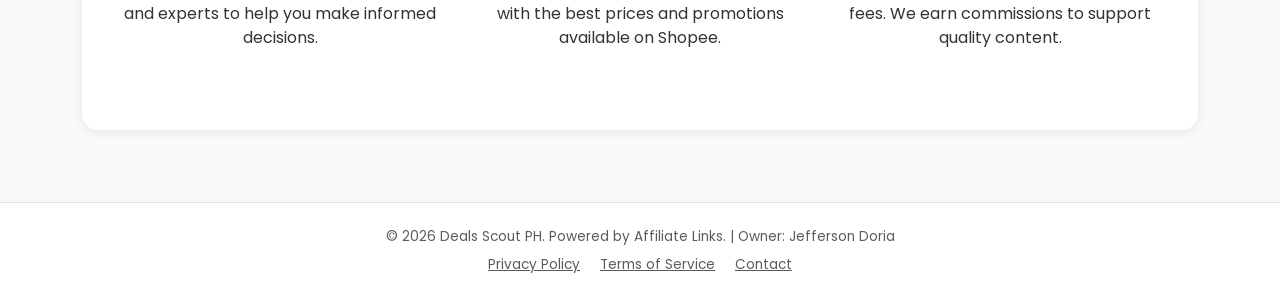
==== commit 6d067b26: "might be final" ====
--- a/blog1.html
+++ b/blog1.html
@@ -3,132 +3,192 @@
 <head>
   <meta charset="UTF-8">
   <meta name="viewport" content="width=device-width, initial-scale=1.0">
-  <title>Top 5 Productivity Gadgets for Remote Work | Shopee Deals</title>
-
-  <!-- Basic SEO -->
-  <meta name="description" content="Boost your remote work productivity with our top 5 gadget picks from Shopee. Reviews and recommendations for keyboards, mice, and more.">
-  <meta name="keywords" content="productivity gadgets, remote work, mechanical keyboard, wireless mouse, Shopee deals">
+  <title>Top 5 Productivity Gadgets for Remote Work | Deals Scout PH</title>
+  <meta name="description" content="Boost your remote work productivity with our top 5 gadget picks. Reviews and recommendations for keyboards, mice, and more.">
+  <meta name="keywords" content="productivity gadgets, remote work, mechanical keyboard, wireless mouse, affiliate deals PH">
   <meta name="author" content="Jefferson Doria">
   <meta name="robots" content="index, follow">
-
-  <!-- Open Graph -->
-  <meta property="og:title" content="Top 5 Productivity Gadgets for Remote Work">
-  <meta property="og:description" content="Boost your remote work productivity with our top 5 gadget picks from Shopee.">
-  <meta property="og:type" content="article">
-  <meta property="og:image" content="https://via.placeholder.com/600x400.png?text=Productivity+Gadgets">
-
-  <!-- Bootstrap & Fonts -->
   <link href="https://cdn.jsdelivr.net/npm/bootstrap@5.3.0/dist/css/bootstrap.min.css" rel="stylesheet">
-  <link href="https://fonts.googleapis.com/css2?family=Poppins:wght@400;600&display=swap" rel="stylesheet">
+  <link href="https://fonts.googleapis.com/css2?family=Poppins:wght@400;500;600;700&display=swap" rel="stylesheet">
   <link rel="stylesheet" href="https://cdnjs.cloudflare.com/ajax/libs/font-awesome/6.0.0/css/all.min.css">
   <link rel="stylesheet" href="style.css">
+  <style>
+    :root{--orange:#ee4d2d;--orange-light:#ff6b4a;--orange-pale:#fff4f2;--dark:#1a1a2e;--text-muted:#6c757d;--card-radius:16px;--shadow-sm:0 2px 12px rgba(0,0,0,0.07)}
+    body{font-family:'Poppins',sans-serif;background:#f8f9fa}
+    .text-orange{color:var(--orange)!important}
+    .btn-orange{background:linear-gradient(135deg,var(--orange) 0%,var(--orange-light) 100%);color:#fff!important;border:none;border-radius:8px;font-weight:600;transition:opacity .2s,transform .15s}
+    .btn-orange:hover{opacity:.88;transform:translateY(-1px)}
+    footer a:hover{color:var(--orange)!important}
+    /* Article Card */
+    .blog-article{background:#fff;border-radius:var(--card-radius);box-shadow:var(--shadow-sm);border:1.5px solid #f0f0f0;padding:36px 40px;max-width:860px;margin:0 auto}
+    @media(max-width:576px){.blog-article{padding:24px 18px}}
+    /* Hero Skeleton */
+    .blog-hero-wrap{position:relative;border-radius:12px;overflow:hidden;background:#f0f0f0;aspect-ratio:16/7;margin-bottom:28px}
+    .blog-hero-wrap img{width:100%;height:100%;object-fit:cover;display:block;transition:opacity .4s ease}
+    .blog-hero-wrap img.loading{opacity:0}
+    @keyframes shimmer{0%{background-position:-800px 0}100%{background-position:800px 0}}
+    .skeleton-overlay{position:absolute;inset:0;background:linear-gradient(90deg,#f0f0f0 25%,#e8e8e8 50%,#f0f0f0 75%);background-size:800px 100%;animation:shimmer 1.4s infinite linear;transition:opacity .4s ease}
+    .skeleton-overlay.hidden{opacity:0;pointer-events:none}
+    /* Typography */
+    .blog-article h1{font-size:1.7rem;font-weight:700;color:var(--dark);line-height:1.3}
+    .blog-article h2{font-size:1rem;font-weight:700;color:var(--dark);margin:0 0 8px}
+    .blog-article p{font-size:.92rem;color:#444;line-height:1.8}
+    /* Meta */
+    .blog-meta{display:flex;align-items:center;gap:14px;flex-wrap:wrap;margin-bottom:24px}
+    .blog-meta span{font-size:.75rem;color:var(--text-muted);display:flex;align-items:center;gap:4px}
+    .blog-meta span i{color:var(--orange)}
+    /* Item Card */
+    .item-card{background:#fff;border:1.5px solid #f0f0f0;border-radius:14px;padding:22px 24px;margin-bottom:20px;box-shadow:0 2px 10px rgba(0,0,0,.05);transition:box-shadow .2s,border-color .2s}
+    .item-card:hover{box-shadow:0 6px 24px rgba(238,77,45,.12);border-color:#ffd0c7}
+    .item-header{display:flex;align-items:center;gap:10px;margin-bottom:10px}
+    .item-num{display:inline-flex;align-items:center;justify-content:center;width:30px;height:30px;border-radius:50%;background:linear-gradient(135deg,var(--orange),var(--orange-light));color:#fff;font-weight:700;font-size:.82rem;flex-shrink:0}
+    /* Pros Cons */
+    .pros-cons-card{display:grid;grid-template-columns:1fr 1fr;gap:10px;margin:10px 0 16px}
+    @media(max-width:576px){.pros-cons-card{grid-template-columns:1fr}}
+    .pros-box{background:#f0fdf4;border:1.5px solid #bbf7d0;border-radius:10px;padding:12px 14px}
+    .pros-box .label{color:#15803d;font-weight:700;font-size:.78rem;margin-bottom:4px;display:flex;align-items:center;gap:5px}
+    .cons-box{background:#fff7ed;border:1.5px solid #fed7aa;border-radius:10px;padding:12px 14px}
+    .cons-box .label{color:#c2410c;font-weight:700;font-size:.78rem;margin-bottom:4px;display:flex;align-items:center;gap:5px}
+    .pros-box p,.cons-box p{font-size:.8rem;margin:0;color:#555}
+    /* Shopee CTA */
+    .btn-shopee{display:inline-flex;align-items:center;gap:7px;background:linear-gradient(135deg,var(--orange),var(--orange-light));color:#fff;border:none;border-radius:10px;padding:9px 18px;font-size:.8rem;font-weight:600;text-decoration:none;transition:opacity .2s,transform .15s;margin-top:12px}
+    .btn-shopee:hover{opacity:.9;transform:scale(1.02);color:#fff}
+    /* Conclusion */
+    .conclusion-box{background:var(--orange-pale);border:1.5px solid #ffd0c7;border-radius:14px;padding:22px 26px;margin-top:32px}
+    .conclusion-box h2{color:var(--orange);font-size:1.05rem;margin-bottom:10px}
+    /* Page Hero */
+    .blog-page-hero{background:linear-gradient(135deg,var(--orange) 0%,var(--orange-light) 100%);color:white;padding:44px 0 36px;text-align:center;position:relative;overflow:hidden}
+    .blog-page-hero::before{content:'';position:absolute;top:-40px;right:-40px;width:180px;height:180px;background:rgba(255,255,255,.08);border-radius:50%}
+    .blog-page-hero::after{content:'';position:absolute;bottom:-50px;left:-30px;width:220px;height:220px;background:rgba(255,255,255,.06);border-radius:50%}
+    .blog-page-hero .tag-badge{display:inline-flex;align-items:center;gap:6px;background:rgba(255,255,255,.18);border:1px solid rgba(255,255,255,.3);border-radius:20px;padding:4px 14px;font-size:.75rem;font-weight:600;margin-bottom:12px}
+    .blog-page-hero h1{font-size:1.55rem;font-weight:700;margin-bottom:6px}
+    .blog-page-hero p{opacity:.88;font-size:.88rem;margin:0}
+    /* Back btn */
+    .btn-back{display:inline-flex;align-items:center;gap:6px;background:#f0f0f0;color:#555;border:none;border-radius:8px;padding:8px 16px;font-size:.82rem;font-weight:600;text-decoration:none;transition:background .2s,color .2s;margin-bottom:28px}
+    .btn-back:hover{background:var(--orange);color:#fff}
+    /* Why choose us */
+    #why-choose-us{background:#fff;border-radius:var(--card-radius);padding:40px 30px;box-shadow:var(--shadow-sm)}
+    /* Back to top */
+    #back-to-top{position:fixed;bottom:22px;right:22px;width:42px;height:42px;border-radius:50%;background:linear-gradient(135deg,var(--orange),var(--orange-light));color:#fff;border:none;font-size:1rem;display:none;align-items:center;justify-content:center;box-shadow:0 4px 16px rgba(238,77,45,.35);cursor:pointer;z-index:1000;transition:opacity .2s,transform .2s}
+    #back-to-top:hover{opacity:.88;transform:translateY(-2px)}
+    #back-to-top.visible{display:flex}
+  </style>
 </head>
 <body>
-  <!-- Navbar -->
-  <nav class="navbar navbar-expand-lg navbar-light bg-white shadow-sm">
+
+  <nav class="navbar navbar-expand-lg navbar-light bg-white shadow-sm sticky-top">
     <div class="container">
-      <a class="navbar-brand text-orange fw-bold" href="index.html">Shopee Deals</a>
-      <button class="navbar-toggler" type="button" data-bs-toggle="collapse" data-bs-target="#navbarNav" aria-controls="navbarNav" aria-expanded="false" aria-label="Toggle navigation">
-        <span class="navbar-toggler-icon"></span>
-      </button>
+      <a class="navbar-brand text-orange fw-bold" href="index.html"><i class="fas fa-tag me-2"></i>Deals Scout PH</a>
+      <button class="navbar-toggler" type="button" data-bs-toggle="collapse" data-bs-target="#navbarNav" aria-controls="navbarNav" aria-expanded="false" aria-label="Toggle navigation"><span class="navbar-toggler-icon"></span></button>
       <div class="collapse navbar-collapse" id="navbarNav">
         <ul class="navbar-nav ms-auto">
-          <li class="nav-item">
-            <a class="nav-link" href="index.html#hero">Home</a>
-          </li>
-          <li class="nav-item">
-            <a class="nav-link" href="index.html#featured-deals">Featured Deals</a>
-          </li>
-          <li class="nav-item">
-            <a class="nav-link" href="index.html#best-sellers">Best Sellers</a>
-          </li>
-          <li class="nav-item">
-            <a class="nav-link" href="index.html#why-choose-us">Why Choose Us</a>
-          </li>
-          <li class="nav-item">
-            <a class="nav-link" href="index.html#blog">Blog</a>
-          </li>
-          <li class="nav-item">
-            <a class="nav-link" href="index.html#about">About</a>
-          </li>
+          <li class="nav-item"><a class="nav-link" href="index.html#hero">Home</a></li>
+          <li class="nav-item"><a class="nav-link" href="index.html#featured-deals">Featured Deals</a></li>
+          <li class="nav-item"><a class="nav-link" href="index.html#best-sellers">Best Sellers</a></li>
+          <li class="nav-item"><a class="nav-link" href="index.html#why-choose-us">Why Choose Us</a></li>
+          <li class="nav-item"><a class="nav-link" href="index.html#blog">Blog</a></li>
+          <li class="nav-item"><a class="nav-link" href="index.html#about">About</a></li>
         </ul>
       </div>
     </div>
   </nav>
 
-  <!-- Affiliate Disclosure Banner -->
   <div class="alert alert-info text-center py-2 mb-0" role="alert">
     <strong>Affiliate Disclosure:</strong> We may earn commissions from purchases made through our Shopee affiliate links. This helps support our site and allows us to bring you more content.
   </div>
 
-  <!-- Blog Post Content -->
-  <section class="container py-5">
-    <a href="index.html#blog" class="btn btn-secondary mb-3">&larr; Back to Blog</a>
-    <h1 class="fw-bold mb-4">Top 5 Productivity Gadgets for Remote Work</h1>
-    <p class="text-muted mb-4">Published on February 24, 2026 | By Jefferson Doria</p>
-    <img src="assets/images/top5.jpg" alt="Productivity Gadgets" class="img-fluid mb-4" loading="lazy">
-    <p>In today's remote work environment, having the right gadgets can significantly boost your productivity. Whether you're working from home or a co-working space, these tools can make your setup more efficient and comfortable. Here are our top 5 picks from Shopee that every remote worker should consider.</p>
-
-    <h2>1. Mechanical Keyboard</h2>
-    <p>A high-quality mechanical keyboard like the one we reviewed provides tactile feedback and durability. Perfect for long typing sessions without fatigue. Mechanical keyboards offer better key travel and responsiveness compared to membrane keyboards, making them ideal for writers and programmers.</p>
-    <p><strong>Pros:</strong> Durable, customizable, satisfying typing feel.</p>
-    <p><strong>Cons:</strong> Louder than membrane keyboards, higher price point.</p>
-    <a href="#" class="btn btn-orange mb-4"><i class="fas fa-external-link-alt me-1"></i>Check Price on Shopee</a>
-
-    <h2>2. Wireless Mouse</h2>
-    <p>Ergonomic wireless mice reduce strain on your wrist and eliminate cable clutter. Our top recommendation offers smooth tracking and long battery life. Look for mice with adjustable DPI settings for different tasks.</p>
-    <p><strong>Pros:</strong> No cords, ergonomic design, long battery life.</p>
-    <p><strong>Cons:</strong> May require occasional recharging, potential lag in some models.</p>
-    <a href="#" class="btn btn-orange mb-4"><i class="fas fa-external-link-alt me-1"></i>Check Price on Shopee</a>
-
-    <h2>3. Laptop Stand</h2>
-    <p>Elevate your laptop to eye level for better posture and airflow. Adjustable stands help prevent neck strain during video calls. They also improve cooling by allowing better ventilation under the laptop.</p>
-    <p><strong>Pros:</strong> Improves posture, better cooling, adjustable height.</p>
-    <p><strong>Cons:</strong> Adds bulk to your setup, may not fit all laptop sizes.</p>
-    <a href="#" class="btn btn-orange mb-4"><i class="fas fa-external-link-alt me-1"></i>Check Price on Shopee</a>
-
-    <h2>4. Noise-Cancelling Headphones</h2>
-    <p>Block out distractions with quality headphones. Great for focused work or virtual meetings. Active noise cancellation technology helps you concentrate in noisy environments.</p>
-    <p><strong>Pros:</strong> Blocks background noise, comfortable for long wear, good sound quality.</p>
-    <p><strong>Cons:</strong> Battery dependent, can be expensive.</p>
-    <a href="#" class="btn btn-orange mb-4"><i class="fas fa-external-link-alt me-1"></i>Check Price on Shopee</a>
-
-    <h2>5. USB-C Hub</h2>
-    <p>Expand your laptop's connectivity with multiple ports for all your peripherals. Essential for modern laptops that have limited ports.</p>
-    <p><strong>Pros:</strong> Adds multiple ports, compact design, versatile.</p>
-    <p><strong>Cons:</strong> Quality varies, may not support all devices.</p>
-    <a href="#" class="btn btn-orange mb-4"><i class="fas fa-external-link-alt me-1"></i>Check Price on Shopee</a>
-
-    <h2>Conclusion</h2>
-    <p>Investing in these productivity gadgets can transform your remote work experience. Start with the essentials like a good keyboard and mouse, then expand as needed. Remember, as a Shopee affiliate, we may earn commissions from purchases made through our links. This helps us continue providing valuable content.</p>
-    <p>What are your favorite remote work gadgets? Share in the comments!</p>
-  </section>
-
-  <!-- Why Choose Us Section -->
-  <section id="why-choose-us" class="container py-5">
-    <h2 class="fw-bold text-center mb-4">Why Choose Shopee Deals?</h2>
-    <div class="row text-center">
-      <div class="col-md-4 mb-4">
-        <i class="fas fa-star fa-3x text-orange mb-3"></i>
-        <h5>Expert Reviews</h5>
-        <p>Honest, in-depth reviews from real users and experts to help you make informed decisions.</p>
-      </div>
-      <div class="col-md-4 mb-4">
-        <i class="fas fa-tags fa-3x text-orange mb-3"></i>
-        <h5>Best Deals</h5>
-        <p>Curated selection of the top products with the best prices and promotions on Shopee.</p>
-      </div>
-      <div class="col-md-4 mb-4">
-        <i class="fas fa-shield-alt fa-3x text-orange mb-3"></i>
-        <h5>Trusted Affiliate</h5>
-        <p>Transparent affiliate links with no hidden fees. We earn commissions to support quality content.</p>
-      </div>
+  <div class="blog-page-hero">
+    <div class="container" style="position:relative;z-index:1">
+      <div class="tag-badge"><i class="fas fa-cogs"></i> Gadgets</div>
+      <h1>Top 5 Productivity Gadgets for Remote Work</h1>
+      <p>The best tools to level up your work-from-home setup</p>
     </div>
-  </section>
-
-  <!-- Footer -->
-  <footer class="bg-white text-center py-3 border-top">
-    <p class="mb-2 text-muted">&copy; 2026 Shopee Deals. Powered by Affiliate Links. | Owner: Jefferson Doria</p>
+  </div>
+
+  <div class="container py-5">
+    <div class="blog-article">
+      <a href="index.html#blog" class="btn-back"><i class="fas fa-arrow-left"></i> Back to Blog</a>
+      <div class="blog-meta">
+        <span><i class="fas fa-calendar-alt"></i> February 24, 2026</span>
+        <span><i class="fas fa-user"></i> Jefferson Doria</span>
+        <span><i class="fas fa-clock"></i> 5 min read</span>
+        <span><i class="fas fa-tag"></i> Gadgets</span>
+      </div>
+      <div class="blog-hero-wrap">
+        <div class="skeleton-overlay" id="hero-skeleton"></div>
+        <img src="assets/images/top5.jpg" alt="Productivity Gadgets" class="loading" id="hero-img" loading="lazy">
+      </div>
+      <p>In today's remote work environment, having the right gadgets can significantly boost your productivity. Whether you're working from home or a co-working space, these tools can make your setup more efficient and comfortable. Here are our top 5 picks available on Shopee that every remote worker should consider.</p>
+
+      <div class="item-card">
+        <div class="item-header"><span class="item-num">1</span><h2>Mechanical Keyboard</h2></div>
+        <p>A high-quality mechanical keyboard provides tactile feedback and durability. Perfect for long typing sessions without fatigue. Mechanical keyboards offer better key travel and responsiveness compared to membrane keyboards, making them ideal for writers and programmers.</p>
+        <div class="pros-cons-card">
+          <div class="pros-box"><div class="label"><i class="fas fa-check-circle"></i> Pros</div><p>Durable, customizable, satisfying typing feel</p></div>
+          <div class="cons-box"><div class="label"><i class="fas fa-times-circle"></i> Cons</div><p>Louder than membrane keyboards, higher price point</p></div>
+        </div>
+        <a href="#" class="btn-shopee"><i class="fas fa-external-link-alt"></i> Check Price on Shopee</a>
+      </div>
+
+      <div class="item-card">
+        <div class="item-header"><span class="item-num">2</span><h2>Wireless Mouse</h2></div>
+        <p>Ergonomic wireless mice reduce strain on your wrist and eliminate cable clutter. Our top recommendation offers smooth tracking and long battery life. Look for mice with adjustable DPI settings for different tasks.</p>
+        <div class="pros-cons-card">
+          <div class="pros-box"><div class="label"><i class="fas fa-check-circle"></i> Pros</div><p>No cords, ergonomic design, long battery life</p></div>
+          <div class="cons-box"><div class="label"><i class="fas fa-times-circle"></i> Cons</div><p>May require occasional recharging, potential lag in some models</p></div>
+        </div>
+        <a href="#" class="btn-shopee"><i class="fas fa-external-link-alt"></i> Check Price on Shopee</a>
+      </div>
+
+      <div class="item-card">
+        <div class="item-header"><span class="item-num">3</span><h2>Laptop Stand</h2></div>
+        <p>Elevate your laptop to eye level for better posture and airflow. Adjustable stands help prevent neck strain during video calls and improve cooling by allowing better ventilation under the laptop.</p>
+        <div class="pros-cons-card">
+          <div class="pros-box"><div class="label"><i class="fas fa-check-circle"></i> Pros</div><p>Improves posture, better cooling, adjustable height</p></div>
+          <div class="cons-box"><div class="label"><i class="fas fa-times-circle"></i> Cons</div><p>Adds bulk to your setup, may not fit all laptop sizes</p></div>
+        </div>
+        <a href="#" class="btn-shopee"><i class="fas fa-external-link-alt"></i> Check Price on Shopee</a>
+      </div>
+
+      <div class="item-card">
+        <div class="item-header"><span class="item-num">4</span><h2>Noise-Cancelling Headphones</h2></div>
+        <p>Block out distractions with quality headphones. Great for focused work or virtual meetings. Active noise cancellation technology helps you concentrate in noisy environments.</p>
+        <div class="pros-cons-card">
+          <div class="pros-box"><div class="label"><i class="fas fa-check-circle"></i> Pros</div><p>Blocks background noise, comfortable for long wear, good sound quality</p></div>
+          <div class="cons-box"><div class="label"><i class="fas fa-times-circle"></i> Cons</div><p>Battery dependent, can be expensive</p></div>
+        </div>
+        <a href="#" class="btn-shopee"><i class="fas fa-external-link-alt"></i> Check Price on Shopee</a>
+      </div>
+
+      <div class="item-card">
+        <div class="item-header"><span class="item-num">5</span><h2>USB-C Hub</h2></div>
+        <p>Expand your laptop's connectivity with multiple ports for all your peripherals. Essential for modern laptops that have limited ports.</p>
+        <div class="pros-cons-card">
+          <div class="pros-box"><div class="label"><i class="fas fa-check-circle"></i> Pros</div><p>Adds multiple ports, compact design, versatile</p></div>
+          <div class="cons-box"><div class="label"><i class="fas fa-times-circle"></i> Cons</div><p>Quality varies, may not support all devices</p></div>
+        </div>
+        <a href="#" class="btn-shopee"><i class="fas fa-external-link-alt"></i> Check Price on Shopee</a>
+      </div>
+
+      <div class="conclusion-box">
+        <h2><i class="fas fa-lightbulb me-2"></i>Conclusion</h2>
+        <p>Investing in these productivity gadgets can transform your remote work experience. Start with the essentials like a good keyboard and mouse, then expand as needed.</p>
+        <p class="mb-0">As a Shopee affiliate, we may earn commissions from purchases made through our links — this helps us continue providing valuable content. What are your favorite remote work gadgets?</p>
+      </div>
+    </div>
+
+    <section id="why-choose-us" class="mt-5">
+      <h2 class="fw-bold text-center mb-4">Why Choose Deals Scout PH?</h2>
+      <div class="row text-center">
+        <div class="col-md-4 mb-4"><i class="fas fa-star fa-3x text-orange mb-3"></i><h5>Expert Reviews</h5><p>Honest, in-depth reviews from real users and experts to help you make informed decisions.</p></div>
+        <div class="col-md-4 mb-4"><i class="fas fa-tags fa-3x text-orange mb-3"></i><h5>Best Deals</h5><p>Curated selection of the top products with the best prices and promotions available on Shopee.</p></div>
+        <div class="col-md-4 mb-4"><i class="fas fa-shield-alt fa-3x text-orange mb-3"></i><h5>Trusted Affiliate</h5><p>Transparent affiliate links with no hidden fees. We earn commissions to support quality content.</p></div>
+      </div>
+    </section>
+  </div>
+
+  <footer class="bg-white text-center py-4 border-top mt-4">
+    <p class="mb-2 text-muted">&copy; 2026 Deals Scout PH. Powered by Affiliate Links. | Owner: Jefferson Doria</p>
     <p class="mb-0">
       <a href="privacy-policy.html" class="text-muted me-3">Privacy Policy</a>
       <a href="terms-of-service.html" class="text-muted me-3">Terms of Service</a>
@@ -136,8 +196,18 @@
     </p>
   </footer>
 
-  <!-- Bootstrap JS -->
+  <button id="back-to-top" aria-label="Back to top"><i class="fas fa-arrow-up"></i></button>
+
   <script src="https://cdn.jsdelivr.net/npm/bootstrap@5.3.0/dist/js/bootstrap.bundle.min.js"></script>
+  <script>
+    const img = document.getElementById('hero-img');
+    const skeleton = document.getElementById('hero-skeleton');
+    const reveal = () => { img.classList.remove('loading'); skeleton.classList.add('hidden'); };
+    if (img.complete && img.naturalWidth > 0) reveal();
+    else { img.addEventListener('load', reveal); img.addEventListener('error', reveal); }
+    const btn = document.getElementById('back-to-top');
+    window.addEventListener('scroll', () => btn.classList.toggle('visible', window.pageYOffset > 300));
+    btn.addEventListener('click', () => window.scrollTo({ top: 0, behavior: 'smooth' }));
+  </script>
 </body>
-</html></content>
-<parameter name="filePath">c:\shopee-affiliate\blog1.html+</html>
